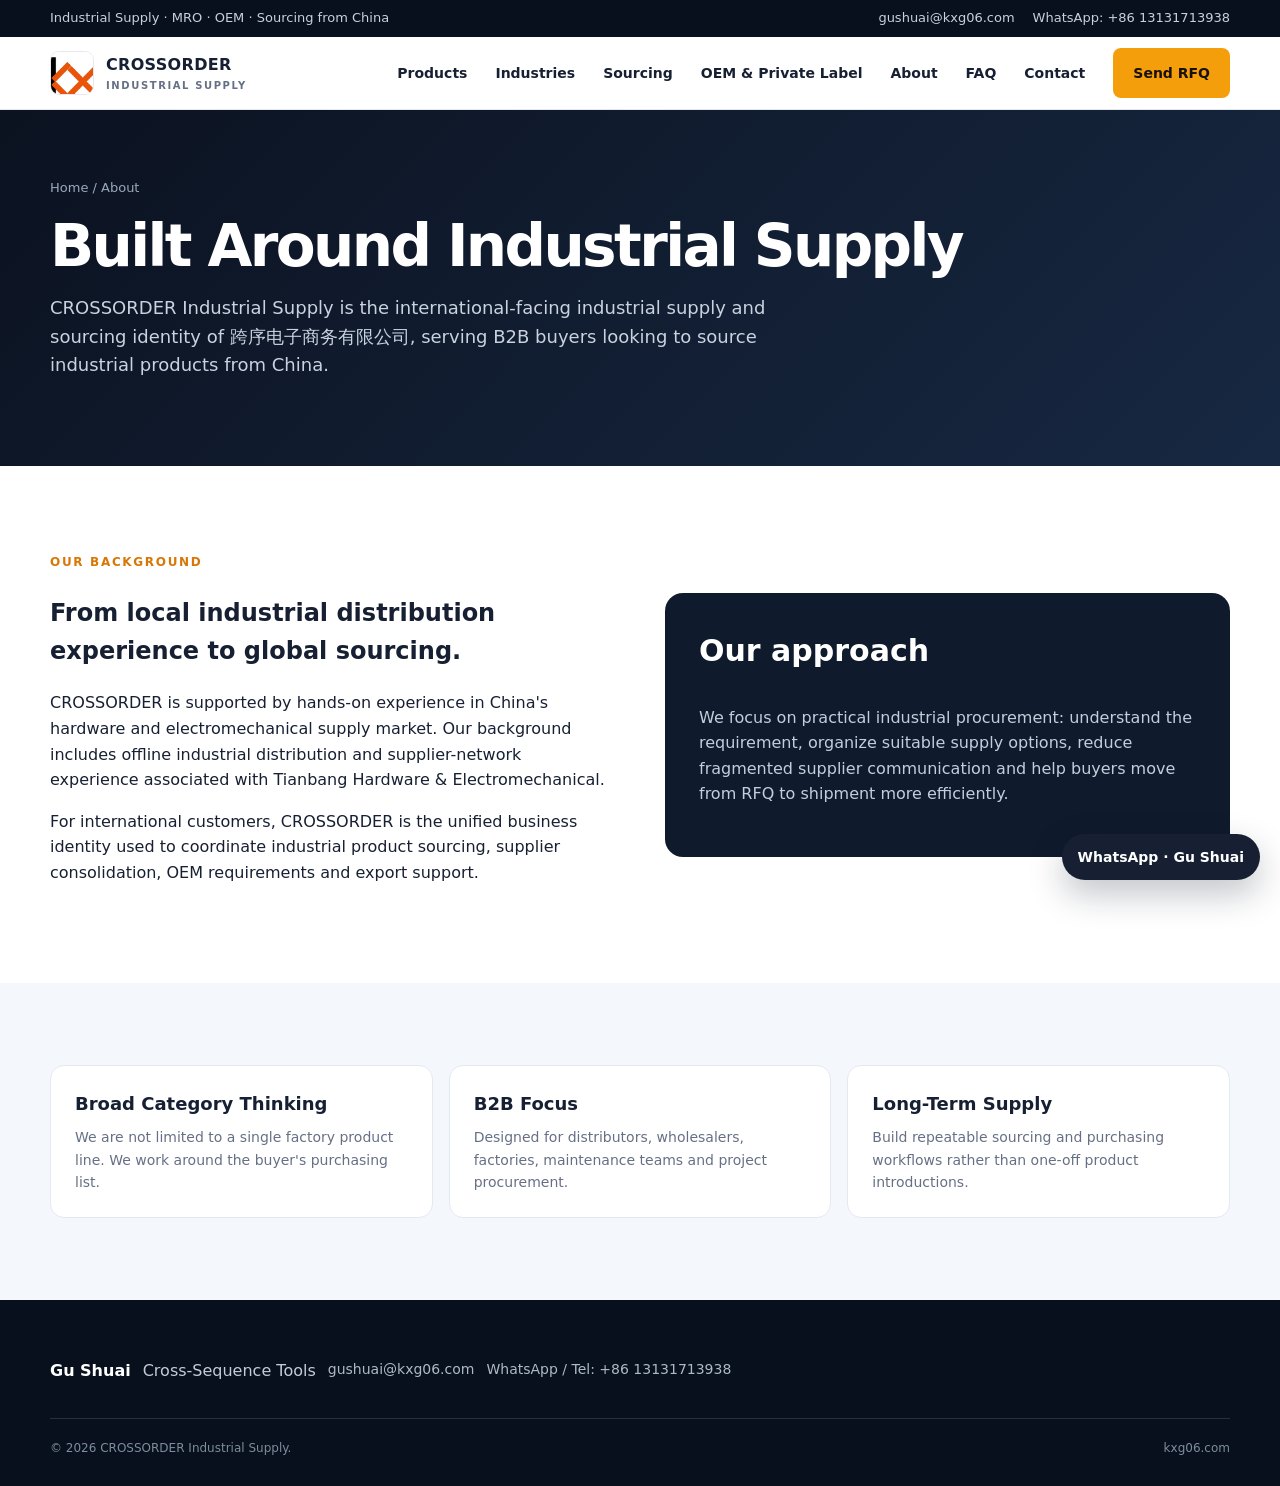
==== about.html @ 177b34cb "Add files via upload" ====
<!doctype html><html lang="en"><head><meta charset="utf-8"><meta name="viewport" content="width=device-width,initial-scale=1"><title>About CROSSORDER Industrial Supply</title><meta name="description" content="Learn about CROSSORDER Industrial Supply, a China-based industrial product sourcing and supply partner serving global B2B buyers."><link rel="canonical" href="https://kxg06.com/about.html"><link rel="stylesheet" href="assets/styles.css"><link rel="icon" href="assets/cross-sequence-logo.jpg" type="image/jpeg"></head><body><div class="topbar"><div class="container"><span>Industrial Supply · MRO · OEM · Sourcing from China</span><span class="contact-strip"><a href="mailto:gushuai@kxg06.com">gushuai@kxg06.com</a><a href="https://wa.me/8613131713938?text=Hello%20Gu%20Shuai%2C%20I%20found%20CROSSORDER%20via%20kxg06.com%20and%20would%20like%20to%20send%20an%20industrial%20product%20RFQ.">WhatsApp: +86 13131713938</a></span></div></div><header class="nav"><div class="container"><a class="brand" href="index.html"><span class="brand-logo-wrap"><img src="assets/cross-sequence-logo.jpg" alt="CROSSORDER / Cross-Sequence Tools trademark"></span><span>CROSSORDER<small>INDUSTRIAL SUPPLY</small></span></a><button class="menu-toggle">☰</button><nav class="menu"><a href="products.html">Products</a><a href="industries.html">Industries</a><a href="sourcing.html">Sourcing</a><a href="oem.html">OEM & Private Label</a><a href="about.html">About</a><a href="faq.html">FAQ</a><a href="contact.html">Contact</a><a class="btn btn-primary" href="contact.html#rfq">Send RFQ</a></nav></div></header><main><section class="page-hero"><div class="container"><div class="breadcrumb">Home / About</div><h1>Built Around Industrial Supply</h1><p>CROSSORDER Industrial Supply is the international-facing industrial supply and sourcing identity of 跨序电子商务有限公司, serving B2B buyers looking to source industrial products from China.</p></div></section><section class="section"><div class="container split"><div><span class="kicker">Our Background</span><h2>From local industrial distribution experience to global sourcing.</h2><p>CROSSORDER is supported by hands-on experience in China's hardware and electromechanical supply market. Our background includes offline industrial distribution and supplier-network experience associated with Tianbang Hardware & Electromechanical.</p><p>For international customers, CROSSORDER is the unified business identity used to coordinate industrial product sourcing, supplier consolidation, OEM requirements and export support.</p></div><div class="quote-box"><h3>Our approach</h3><p>We focus on practical industrial procurement: understand the requirement, organize suitable supply options, reduce fragmented supplier communication and help buyers move from RFQ to shipment more efficiently.</p></div></div></section><section class="section section-soft"><div class="container"><div class="cards cards-3"><div class="card"><h3>Broad Category Thinking</h3><p>We are not limited to a single factory product line. We work around the buyer's purchasing list.</p></div><div class="card"><h3>B2B Focus</h3><p>Designed for distributors, wholesalers, factories, maintenance teams and project procurement.</p></div><div class="card"><h3>Long-Term Supply</h3><p>Build repeatable sourcing and purchasing workflows rather than one-off product introductions.</p></div></div></div></section></main><footer class="footer"><div class="container"><div class="contact-strip"><strong style="color:white">Gu Shuai</strong><span>Cross-Sequence Tools</span><a href="mailto:gushuai@kxg06.com">gushuai@kxg06.com</a><a href="https://wa.me/8613131713938?text=Hello%20Gu%20Shuai%2C%20I%20found%20CROSSORDER%20via%20kxg06.com%20and%20would%20like%20to%20send%20an%20industrial%20product%20RFQ.">WhatsApp / Tel: +86 13131713938</a></div><div class="footer-bottom"><span>© <span data-year></span> CROSSORDER Industrial Supply.</span><span>kxg06.com</span></div></div></footer><a class="whatsapp-float" href="https://wa.me/8613131713938?text=Hello%20Gu%20Shuai%2C%20I%20found%20CROSSORDER%20via%20kxg06.com%20and%20would%20like%20to%20send%20an%20industrial%20product%20RFQ." aria-label="Chat with Gu Shuai on WhatsApp">WhatsApp · Gu Shuai</a><script src="assets/script.js"></script></body></html>
---- assets/styles.css ----
:root{--bg:#0b1220;--bg2:#111b2e;--panel:#ffffff;--soft:#f4f7fb;--text:#172033;--muted:#667085;--line:#e4e9f1;--accent:#f59e0b;--accent2:#d97706;--white:#fff;--max:1180px;--shadow:0 18px 50px rgba(15,23,42,.12)}
*{box-sizing:border-box}html{scroll-behavior:smooth}body{margin:0;font-family:Inter,ui-sans-serif,system-ui,-apple-system,BlinkMacSystemFont,"Segoe UI",Arial,sans-serif;color:var(--text);background:#fff;line-height:1.6}a{color:inherit;text-decoration:none}img{max-width:100%}.container{width:min(var(--max),calc(100% - 40px));margin:auto}.topbar{background:#08101d;color:#c8d0dc;font-size:13px}.topbar .container{display:flex;justify-content:space-between;gap:20px;padding:8px 0}.nav{position:sticky;top:0;z-index:50;background:rgba(255,255,255,.97);backdrop-filter:blur(10px);border-bottom:1px solid var(--line)}.nav .container{display:flex;align-items:center;justify-content:space-between;min-height:72px}.brand{display:flex;align-items:center;gap:12px;font-weight:900;letter-spacing:.02em}.brand-mark{width:38px;height:38px;border-radius:8px;background:linear-gradient(135deg,var(--bg),#263a59);position:relative;box-shadow:inset 0 0 0 1px rgba(255,255,255,.08)}.brand-mark:before,.brand-mark:after{content:"";position:absolute;background:var(--accent);transform:skewX(-18deg)}.brand-mark:before{width:17px;height:6px;left:8px;top:10px}.brand-mark:after{width:17px;height:6px;right:8px;bottom:10px}.brand small{display:block;color:var(--muted);font-size:10px;letter-spacing:.16em;font-weight:700}.menu{display:flex;align-items:center;gap:28px;font-size:14px;font-weight:700}.menu a:hover{color:var(--accent2)}.btn{display:inline-flex;align-items:center;justify-content:center;gap:8px;padding:13px 19px;border-radius:8px;font-weight:800;border:1px solid transparent;transition:.2s;cursor:pointer;font:inherit}.btn-primary{background:var(--accent);color:#17110a}.btn-primary:hover{background:#f7ad2a;transform:translateY(-1px)}.btn-dark{background:var(--bg);color:#fff}.btn-outline{border-color:#b6c0ce;background:#fff}.menu-toggle{display:none;border:0;background:none;font-size:26px}.hero{overflow:hidden;background:radial-gradient(circle at 75% 40%,rgba(245,158,11,.19),transparent 27%),linear-gradient(135deg,#0a1220 0%,#12213a 62%,#0b1220 100%);color:#fff;padding:88px 0 76px}.hero-grid{display:grid;grid-template-columns:1.08fr .92fr;gap:58px;align-items:center}.eyebrow{display:inline-flex;align-items:center;gap:8px;color:#f8c66f;font-size:13px;font-weight:900;letter-spacing:.13em;text-transform:uppercase}.eyebrow:before{content:"";width:28px;height:2px;background:var(--accent)}h1{font-size:clamp(42px,5.4vw,72px);line-height:1.02;margin:18px 0 24px;letter-spacing:-.045em}.hero p{font-size:19px;color:#cad3df;max-width:680px}.hero-actions{display:flex;gap:12px;flex-wrap:wrap;margin-top:30px}.hero .btn-outline{background:transparent;color:#fff;border-color:#5d6d84}.hero-card{position:relative;min-height:420px;border-radius:22px;border:1px solid rgba(255,255,255,.12);background:linear-gradient(160deg,rgba(255,255,255,.09),rgba(255,255,255,.03));box-shadow:0 30px 90px rgba(0,0,0,.3);padding:28px;overflow:hidden}.hero-card:before{content:"";position:absolute;inset:-40% 45% 20% -20%;background:linear-gradient(120deg,transparent,rgba(245,158,11,.28),transparent);transform:rotate(20deg)}.grid-lines{position:absolute;inset:0;background-image:linear-gradient(rgba(255,255,255,.05) 1px,transparent 1px),linear-gradient(90deg,rgba(255,255,255,.05) 1px,transparent 1px);background-size:36px 36px;mask-image:linear-gradient(to bottom,black,transparent)}.hero-card-content{position:relative;z-index:2}.stat{background:rgba(9,15,26,.72);border:1px solid rgba(255,255,255,.1);border-radius:14px;padding:20px;margin:14px 0}.stat strong{display:block;font-size:25px}.stat span{color:#b9c5d4;font-size:14px}.section{padding:82px 0}.section-soft{background:var(--soft)}.section-dark{background:var(--bg);color:#fff}.section-head{display:flex;justify-content:space-between;gap:30px;align-items:end;margin-bottom:36px}.section-head h2{font-size:clamp(30px,4vw,48px);line-height:1.08;margin:8px 0 0;letter-spacing:-.03em}.section-head p{max-width:600px;color:var(--muted);margin:0}.section-dark .section-head p{color:#b6c1cf}.kicker{color:var(--accent2);font-size:12px;font-weight:900;letter-spacing:.14em;text-transform:uppercase}.cards{display:grid;grid-template-columns:repeat(4,1fr);gap:16px}.card{background:#fff;border:1px solid var(--line);border-radius:14px;padding:24px;transition:.2s}.card:hover{transform:translateY(-3px);box-shadow:var(--shadow);border-color:#d2d9e3}.icon{width:46px;height:46px;border-radius:11px;background:#fff4dc;display:grid;place-items:center;margin-bottom:18px;font-weight:900;color:#a65c00}.card h3{margin:0 0 7px;font-size:18px}.card p{margin:0;color:var(--muted);font-size:14px}.cards-3{grid-template-columns:repeat(3,1fr)}.cards-2{grid-template-columns:repeat(2,1fr)}.steps{display:grid;grid-template-columns:repeat(4,1fr);gap:18px;counter-reset:step}.step{position:relative;padding:24px;border-left:2px solid var(--accent);background:#fff;border-radius:0 12px 12px 0}.step:before{counter-increment:step;content:"0" counter(step);display:block;color:var(--accent2);font-weight:900;font-size:13px;margin-bottom:10px}.step h3{margin:0 0 6px}.step p{margin:0;color:var(--muted);font-size:14px}.band{padding:38px;border-radius:18px;background:linear-gradient(135deg,#fff4d9,#fff9ef);border:1px solid #f2d7a4;display:flex;align-items:center;justify-content:space-between;gap:30px}.band h3{font-size:28px;margin:0 0 8px}.band p{margin:0;color:#665a46}.split{display:grid;grid-template-columns:1fr 1fr;gap:50px;align-items:center}.feature-list{display:grid;gap:12px}.feature{display:flex;gap:13px}.check{flex:0 0 24px;width:24px;height:24px;border-radius:50%;background:#ecfdf3;color:#18774c;display:grid;place-items:center;font-size:13px;font-weight:900;margin-top:2px}.feature strong{display:block}.feature span{color:var(--muted);font-size:14px}.quote-box{background:#0f1b2d;color:#fff;border-radius:18px;padding:34px}.quote-box h3{font-size:30px;margin-top:0}.quote-box p{color:#c3cedc}.form-grid{display:grid;grid-template-columns:1fr 1fr;gap:14px}.field{display:flex;flex-direction:column;gap:6px}.field.full{grid-column:1/-1}.field label{font-size:13px;font-weight:800}.field input,.field textarea,.field select{width:100%;border:1px solid #d8dee8;border-radius:8px;padding:12px 13px;font:inherit;background:#fff}.field textarea{min-height:120px;resize:vertical}.note{font-size:12px;color:var(--muted)}.page-hero{background:linear-gradient(135deg,#0b1220,#172842);color:#fff;padding:68px 0}.page-hero h1{font-size:clamp(38px,5vw,58px);margin-bottom:14px}.page-hero p{color:#c9d2df;max-width:760px;font-size:18px}.breadcrumb{font-size:13px;color:#99a8ba;margin-bottom:16px}.category-list{display:grid;grid-template-columns:repeat(3,1fr);gap:16px}.category{background:#fff;border:1px solid var(--line);border-radius:14px;padding:25px}.category h3{margin:0 0 10px}.category ul{margin:0;padding-left:18px;color:var(--muted);font-size:14px}.category li{margin:5px 0}.footer{background:#07101c;color:#c2cbd8;padding:58px 0 28px}.footer-grid{display:grid;grid-template-columns:1.4fr 1fr 1fr 1fr;gap:36px}.footer h4{color:#fff;margin-top:0}.footer p,.footer a{font-size:14px;color:#aeb9c7}.footer a{display:block;margin:7px 0}.footer-bottom{border-top:1px solid #223044;margin-top:34px;padding-top:20px;display:flex;justify-content:space-between;gap:20px;font-size:12px;color:#7f8c9d}.pill-row{display:flex;gap:10px;flex-wrap:wrap;margin-top:20px}.pill{border:1px solid #d7dee7;border-radius:99px;padding:7px 11px;font-size:12px;font-weight:700;color:#556170;background:#fff}.dark-pills .pill{border-color:#34445b;background:#0e1929;color:#c2cedd}.mini-cta{font-weight:800;color:var(--accent2);font-size:14px;margin-top:16px;display:inline-block}.legal{max-width:850px}.legal h2{margin-top:34px}.legal p,.legal li{color:#536174}.notice{padding:12px 14px;border-radius:9px;background:#fff8e8;border:1px solid #f1d59d;color:#6d5527;font-size:13px;margin-top:18px}
@media(max-width:960px){.menu{display:none;position:absolute;left:20px;right:20px;top:68px;background:#fff;border:1px solid var(--line);border-radius:12px;padding:18px;box-shadow:var(--shadow);flex-direction:column;align-items:stretch;gap:12px}.menu.open{display:flex}.menu-toggle{display:block}.hero-grid,.split{grid-template-columns:1fr}.hero-card{min-height:320px}.cards{grid-template-columns:repeat(2,1fr)}.steps{grid-template-columns:repeat(2,1fr)}.footer-grid{grid-template-columns:repeat(2,1fr)}.category-list{grid-template-columns:repeat(2,1fr)}}
@media(max-width:620px){.container{width:min(var(--max),calc(100% - 26px))}.topbar .container{display:block}.topbar .container span:last-child{display:none}.hero{padding:58px 0}.hero p{font-size:17px}.cards,.cards-3,.cards-2,.steps,.category-list,.form-grid,.footer-grid{grid-template-columns:1fr}.field.full{grid-column:auto}.section{padding:58px 0}.section-head{display:block}.section-head p{margin-top:14px}.band{display:block;padding:26px}.band .btn{margin-top:18px;width:100%}.footer-bottom{display:block}.nav .container{min-height:64px}}

.contact-card{background:#fff;border:1px solid var(--line);border-radius:16px;padding:26px;box-shadow:var(--shadow)}.contact-card h3{margin:0 0 4px;font-size:24px}.contact-card .role{color:var(--muted);font-weight:700;margin-bottom:18px}.contact-lines{display:grid;gap:10px}.contact-line{display:flex;gap:10px;align-items:flex-start}.contact-line strong{min-width:112px}.contact-line a{color:var(--accent2);font-weight:800}.contact-actions{display:flex;gap:10px;flex-wrap:wrap;margin-top:20px}.whatsapp-float{position:fixed;right:20px;bottom:20px;z-index:60;display:inline-flex;align-items:center;gap:8px;background:#172033;color:#fff;padding:12px 16px;border-radius:999px;box-shadow:0 14px 34px rgba(15,23,42,.25);font-weight:800;font-size:14px}.whatsapp-float:hover{transform:translateY(-1px)}.topbar a{color:#c8d0dc}.topbar a:hover{color:#fff}.contact-strip{display:flex;gap:18px;flex-wrap:wrap}.contact-strip a{display:inline!important;margin:0!important}.footer-contact{margin-top:16px;display:grid;gap:6px}.footer-contact a{margin:0!important}.footer-contact strong{color:#fff}.footer .contact-strip{gap:12px}.muted{color:var(--muted)}
@media(max-width:620px){.whatsapp-float{right:13px;bottom:13px;padding:11px 14px;font-size:13px}.contact-line{display:block}.contact-line strong{display:block;min-width:0}.contact-actions .btn{width:100%}}

.mini-links{display:flex;gap:24px;flex-wrap:wrap;margin-top:22px}.mini-links a{font-weight:800;color:var(--accent2);font-size:14px}.rfq-tip{padding:14px 16px;border-radius:9px;background:#eef6ff;border:1px solid #c9def7;color:#38516d;font-size:13px;margin-top:18px}.faq-list{display:grid;gap:12px;max-width:980px}.faq-list details{background:#fff;border:1px solid var(--line);border-radius:12px;padding:0 20px}.faq-list summary{cursor:pointer;font-weight:850;padding:19px 0;list-style:none}.faq-list summary::-webkit-details-marker{display:none}.faq-list summary:after{content:"+";float:right;color:var(--accent2);font-size:22px;line-height:1}.faq-list details[open] summary:after{content:"−"}.faq-list p{color:var(--muted);margin:0;padding:0 0 20px}.faq-list a{color:var(--accent2);font-weight:800}@media(max-width:620px){.mini-links{display:grid;gap:10px}}

/* CROSSORDER trademark logo */
.brand-logo-wrap{width:44px;height:44px;flex:0 0 44px;display:grid;place-items:center;overflow:hidden;border-radius:9px;background:#fff;border:1px solid #e7e9ed}
.brand-logo-wrap img{width:142%;max-width:none;height:142%;object-fit:cover;display:block}
.footer .brand-logo-wrap{background:#fff;border-color:rgba(255,255,255,.16)}
@media(max-width:560px){.brand-logo-wrap{width:40px;height:40px;flex-basis:40px}.brand-logo-wrap img{width:145%;height:145%}}
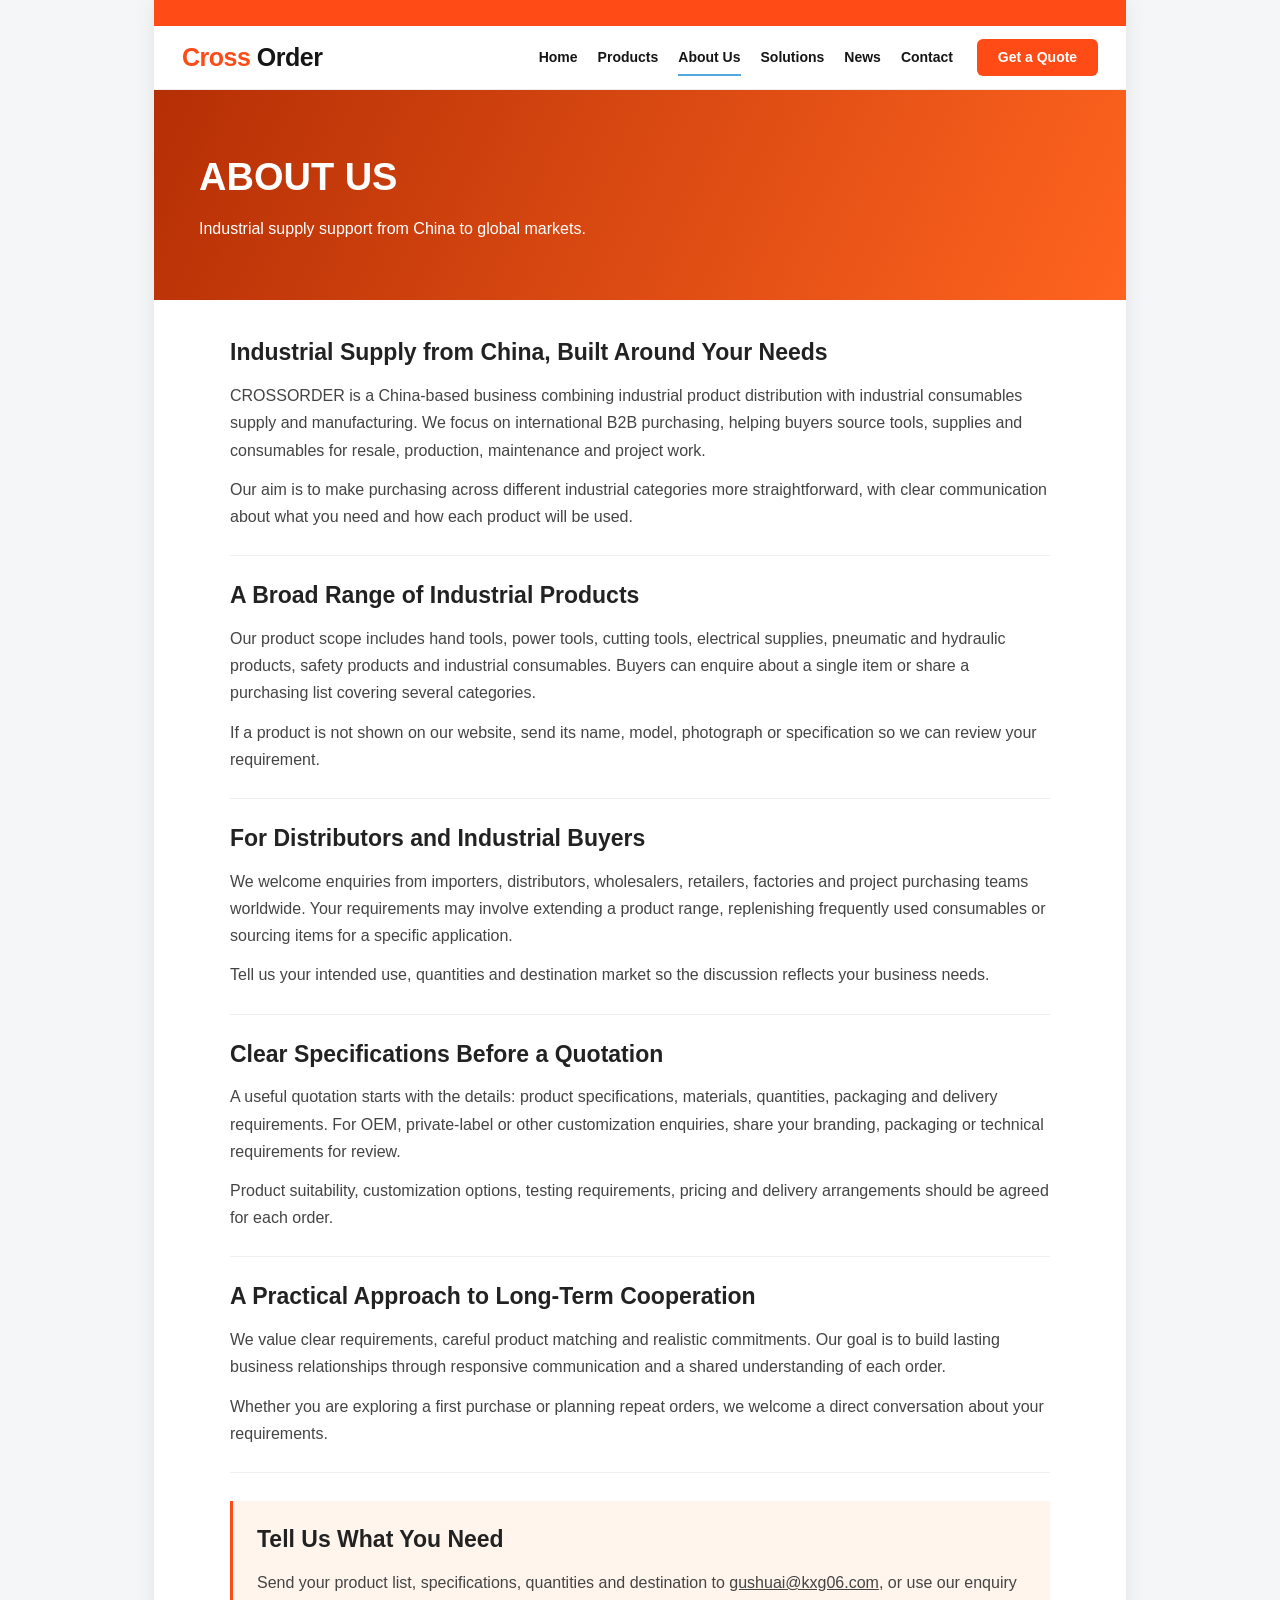
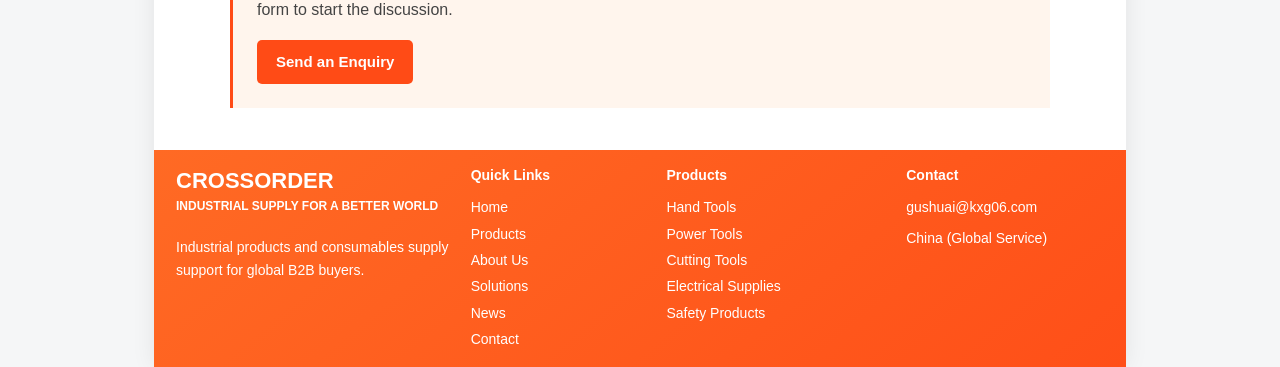
==== commit 51302fdf: "Add files via upload" ====
--- a/about.html
+++ b/about.html
@@ -1 +1,34 @@
-<!doctype html><html lang="en"><head><meta charset="utf-8"><meta name="viewport" content="width=device-width,initial-scale=1"><title>About CROSSORDER Industrial Supply</title><meta name="description" content="Learn about CROSSORDER Industrial Supply, a China-based industrial product sourcing and supply partner serving global B2B buyers."><link rel="canonical" href="https://kxg06.com/about.html"><link rel="stylesheet" href="assets/styles.css"><link rel="icon" href="assets/cross-sequence-logo.jpg" type="image/jpeg"></head><body><div class="topbar"><div class="container"><span>Industrial Supply · MRO · OEM · Sourcing from China</span><span class="contact-strip"><a href="mailto:gushuai@kxg06.com">gushuai@kxg06.com</a><a href="https://wa.me/8613131713938?text=Hello%20Gu%20Shuai%2C%20I%20found%20CROSSORDER%20via%20kxg06.com%20and%20would%20like%20to%20send%20an%20industrial%20product%20RFQ.">WhatsApp: +86 13131713938</a></span></div></div><header class="nav"><div class="container"><a class="brand" href="index.html"><span class="brand-logo-wrap"><img src="assets/cross-sequence-logo.jpg" alt="CROSSORDER / Cross-Sequence Tools trademark"></span><span>CROSSORDER<small>INDUSTRIAL SUPPLY</small></span></a><button class="menu-toggle">☰</button><nav class="menu"><a href="products.html">Products</a><a href="industries.html">Industries</a><a href="sourcing.html">Sourcing</a><a href="oem.html">OEM & Private Label</a><a href="about.html">About</a><a href="faq.html">FAQ</a><a href="contact.html">Contact</a><a class="btn btn-primary" href="contact.html#rfq">Send RFQ</a></nav></div></header><main><section class="page-hero"><div class="container"><div class="breadcrumb">Home / About</div><h1>Built Around Industrial Supply</h1><p>CROSSORDER Industrial Supply is the international-facing industrial supply and sourcing identity of 跨序电子商务有限公司, serving B2B buyers looking to source industrial products from China.</p></div></section><section class="section"><div class="container split"><div><span class="kicker">Our Background</span><h2>From local industrial distribution experience to global sourcing.</h2><p>CROSSORDER is supported by hands-on experience in China's hardware and electromechanical supply market. Our background includes offline industrial distribution and supplier-network experience associated with Tianbang Hardware & Electromechanical.</p><p>For international customers, CROSSORDER is the unified business identity used to coordinate industrial product sourcing, supplier consolidation, OEM requirements and export support.</p></div><div class="quote-box"><h3>Our approach</h3><p>We focus on practical industrial procurement: understand the requirement, organize suitable supply options, reduce fragmented supplier communication and help buyers move from RFQ to shipment more efficiently.</p></div></div></section><section class="section section-soft"><div class="container"><div class="cards cards-3"><div class="card"><h3>Broad Category Thinking</h3><p>We are not limited to a single factory product line. We work around the buyer's purchasing list.</p></div><div class="card"><h3>B2B Focus</h3><p>Designed for distributors, wholesalers, factories, maintenance teams and project procurement.</p></div><div class="card"><h3>Long-Term Supply</h3><p>Build repeatable sourcing and purchasing workflows rather than one-off product introductions.</p></div></div></div></section></main><footer class="footer"><div class="container"><div class="contact-strip"><strong style="color:white">Gu Shuai</strong><span>Cross-Sequence Tools</span><a href="mailto:gushuai@kxg06.com">gushuai@kxg06.com</a><a href="https://wa.me/8613131713938?text=Hello%20Gu%20Shuai%2C%20I%20found%20CROSSORDER%20via%20kxg06.com%20and%20would%20like%20to%20send%20an%20industrial%20product%20RFQ.">WhatsApp / Tel: +86 13131713938</a></div><div class="footer-bottom"><span>© <span data-year></span> CROSSORDER Industrial Supply.</span><span>kxg06.com</span></div></div></footer><a class="whatsapp-float" href="https://wa.me/8613131713938?text=Hello%20Gu%20Shuai%2C%20I%20found%20CROSSORDER%20via%20kxg06.com%20and%20would%20like%20to%20send%20an%20industrial%20product%20RFQ." aria-label="Chat with Gu Shuai on WhatsApp">WhatsApp · Gu Shuai</a><script src="assets/script.js"></script></body></html>
+<!doctype html><html lang="en"><head><meta charset="utf-8"><meta name="viewport" content="width=device-width,initial-scale=1"><title>About Us | CROSSORDER</title><meta name="description" content="Learn about CROSSORDER, a China-based industrial products and consumables business for international B2B buyers. Explore our product scope and enquiry process."><link rel="stylesheet" href="style.css"></head><body><div class="site about-page">
+<div class="topline"></div>
+<header class="header" id="header">
+  <a class="logo" href="index.html"><span class="cross">Cross</span> Order</a>
+  <button class="menu-btn" aria-expanded="false" aria-label="Toggle navigation" onclick="this.setAttribute('aria-expanded',document.getElementById('header').classList.toggle('open'))">Menu</button>
+  <nav class="nav">
+    <a href="index.html">Home</a><a href="products.html">Products</a><a class="active" aria-current="page" href="about.html">About Us</a>
+    <a href="solutions.html">Solutions</a><a href="news.html">News</a><a href="contact.html">Contact</a>
+  </nav>
+  <a class="header-cta" href="contact.html">Get a Quote</a>
+</header><section class="subhero"><h1>ABOUT US</h1><p>Industrial supply support from China to global markets.</p></section><main class="about-content">
+<section class="about-block"><h2>Industrial Supply from China, Built Around Your Needs</h2>
+<p>CROSSORDER is a China-based business combining industrial product distribution with industrial consumables supply and manufacturing. We focus on international B2B purchasing, helping buyers source tools, supplies and consumables for resale, production, maintenance and project work.</p>
+<p>Our aim is to make purchasing across different industrial categories more straightforward, with clear communication about what you need and how each product will be used.</p></section>
+<section class="about-block"><h2>A Broad Range of Industrial Products</h2>
+<p>Our product scope includes hand tools, power tools, cutting tools, electrical supplies, pneumatic and hydraulic products, safety products and industrial consumables. Buyers can enquire about a single item or share a purchasing list covering several categories.</p>
+<p>If a product is not shown on our website, send its name, model, photograph or specification so we can review your requirement.</p></section>
+<section class="about-block"><h2>For Distributors and Industrial Buyers</h2>
+<p>We welcome enquiries from importers, distributors, wholesalers, retailers, factories and project purchasing teams worldwide. Your requirements may involve extending a product range, replenishing frequently used consumables or sourcing items for a specific application.</p>
+<p>Tell us your intended use, quantities and destination market so the discussion reflects your business needs.</p></section>
+<section class="about-block"><h2>Clear Specifications Before a Quotation</h2>
+<p>A useful quotation starts with the details: product specifications, materials, quantities, packaging and delivery requirements. For OEM, private-label or other customization enquiries, share your branding, packaging or technical requirements for review.</p>
+<p>Product suitability, customization options, testing requirements, pricing and delivery arrangements should be agreed for each order.</p></section>
+<section class="about-block"><h2>A Practical Approach to Long-Term Cooperation</h2>
+<p>We value clear requirements, careful product matching and realistic commitments. Our goal is to build lasting business relationships through responsive communication and a shared understanding of each order.</p>
+<p>Whether you are exploring a first purchase or planning repeat orders, we welcome a direct conversation about your requirements.</p></section>
+<section class="about-enquiry"><h2>Tell Us What You Need</h2><p>Send your product list, specifications, quantities and destination to <a href="mailto:gushuai@kxg06.com">gushuai@kxg06.com</a>, or use our enquiry form to start the discussion.</p><a class="about-quote" href="contact.html">Send an Enquiry</a></section>
+</main>
+<footer class="footer">
+<div><div class="footer-logo">CROSSORDER</div><div class="footer-tag">INDUSTRIAL SUPPLY FOR A BETTER WORLD</div><p>Industrial products and consumables supply support for global B2B buyers.</p></div>
+<div><h3>Quick Links</h3><ul><li><a href="index.html">Home</a></li><li><a href="products.html">Products</a></li><li><a href="about.html">About Us</a></li><li><a href="solutions.html">Solutions</a></li><li><a href="news.html">News</a></li><li><a href="contact.html">Contact</a></li></ul></div>
+<div><h3>Products</h3><ul><li>Hand Tools</li><li>Power Tools</li><li>Cutting Tools</li><li>Electrical Supplies</li><li>Safety Products</li></ul></div>
+<div><h3>Contact</h3><div class="footer-contact"><a href="mailto:gushuai@kxg06.com">gushuai@kxg06.com</a><span>China (Global Service)</span></div></div>
+</footer></div></body></html>
--- a/style.css
+++ b/style.css
@@ -0,0 +1,391 @@
+
+:root{
+  --orange:#ff4b16;
+  --orange-dark:#e3420d;
+  --blue:#1685cf;
+  --ink:#151515;
+  --muted:#666;
+  --line:#e9edf1;
+  --page:972px;
+}
+*{box-sizing:border-box}
+html{scroll-behavior:smooth}
+body{margin:0;font-family:Arial,Helvetica,sans-serif;color:var(--ink);background:#f5f6f7;line-height:1.45}
+a{text-decoration:none;color:inherit}
+img{display:block;max-width:100%}
+.site{max-width:var(--page);margin:0 auto;background:#fff;box-shadow:0 0 22px rgba(0,0,0,.08)}
+.topline{height:26px;background:var(--orange)}
+.header{height:64px;background:#fff;display:flex;align-items:center;padding:0 45px;border-bottom:1px solid #eee;position:relative;z-index:20}
+.logo{font-weight:800;font-size:25px;letter-spacing:-.5px;white-space:nowrap}
+.logo .cross{color:var(--orange)}
+.nav{margin-left:auto;display:flex;align-items:center;gap:34px;font-size:12px;font-weight:700}
+.nav a{padding:22px 0;position:relative}
+.nav a.active:after{content:"";position:absolute;left:0;right:0;bottom:14px;height:2px;background:#50a9df}
+.header-cta{margin-left:46px;width:121px;height:37px;border-radius:6px;background:var(--orange);color:#fff;display:grid;place-items:center;font-weight:800;font-size:12px}
+.menu-btn{display:none;margin-left:auto;border:1px solid #ddd;background:#fff;border-radius:6px;padding:8px 10px}
+
+/* HERO */
+.hero{
+  height:455px;
+  position:relative;
+  overflow:hidden;
+  background:#ef8153;
+  color:#fff;
+}
+.hero:before{
+  content:"";
+  position:absolute;
+  inset:0;
+  z-index:1;
+  background:linear-gradient(90deg,
+    rgba(239,129,83,1) 0%,
+    rgba(239,129,83,1) 38%,
+    rgba(239,129,83,.98) 46%,
+    rgba(239,129,83,.88) 54%,
+    rgba(239,129,83,.66) 62%,
+    rgba(239,129,83,.38) 70%,
+    rgba(239,129,83,.15) 78%,
+    rgba(239,129,83,0) 88%);
+  pointer-events:none;
+}
+
+.hero:after{
+  content:"";
+  position:absolute;
+  z-index:0;
+  top:0;
+  right:0;
+  bottom:0;
+  width:68%;
+  background-image:url("assets/hero-front-approved.png");
+  background-size:cover;
+  background-position:center center;
+  background-repeat:no-repeat;
+  pointer-events:none;
+}
+.hero-copy{position:absolute;z-index:2;left:56px;top:63px;width:390px}
+.hero h1{font-size:28px;line-height:1.50;margin:0 0 22px;font-weight:700;letter-spacing:.3px}
+.hero h1 span{display:block}
+.hero-sub{font-size:13px;font-weight:700;line-height:1.45;margin:0 0 25px;max-width:375px}
+.hero-list{list-style:none;margin:0;padding:0;display:grid;gap:10px;font-size:14px;font-weight:700}
+.hero-list li:before{content:"●";color:#bfe8ff;margin-right:8px;font-size:12px}
+
+/* FEATURES */
+.feature-row{display:grid;grid-template-columns:repeat(5,1fr);min-height:89px;padding:13px 7px;background:#fff;border-bottom:1px solid #edf0f2}
+.feature{display:flex;align-items:center;gap:11px;padding:0 14px;border-right:1px solid #e1e5e8}
+.feature:last-child{border-right:0}
+.feature-icon{width:36px;height:36px;display:grid;place-items:center;color:var(--orange);font-size:27px;flex:0 0 auto}
+.feature strong{font-size:12px;display:block;white-space:nowrap}
+.feature small{font-size:9px;color:#555;display:block;white-space:nowrap}
+
+/* PRODUCT AREA */
+.products{padding:34px 13px 20px;background:linear-gradient(#fff,#f5f8fa)}
+.section-title{text-align:center;margin-bottom:13px}
+.section-title h2{font-size:24px;margin:0;font-weight:800}
+.blue-rule{width:36px;height:3px;background:#4ca4db;margin:8px auto 8px}
+.section-title p{font-size:11px;color:#666;margin:0}
+.product-layout{display:grid;grid-template-columns:3fr 2fr;gap:8px;margin-top:9px}
+.product-grid{display:grid;grid-template-columns:repeat(3,1fr);gap:7px}
+.product-card{background:#fff;border:1px solid #eef0f2;box-shadow:0 2px 7px rgba(0,0,0,.06)}
+.product-card img{width:100%;height:112px;object-fit:cover}
+.product-meta{text-align:center;padding:8px 5px 10px;background:#fff}
+.product-meta strong{display:block;font-size:12px;margin-bottom:6px}
+.product-meta a{font-size:10px;color:var(--blue);font-weight:700}
+.port-card{position:relative;background:#fff;border:1px solid #eef0f2;box-shadow:0 2px 7px rgba(0,0,0,.06)}
+.port-card img{width:100%;height:260px;object-fit:cover}
+.port-links{display:grid;grid-template-columns:1fr 1fr;background:#fff}
+.port-links div{text-align:center;padding:9px 4px 11px;border-right:1px solid #eee}
+.port-links div:last-child{border-right:0}
+.port-links strong{display:block;font-size:12px;margin-bottom:6px}
+.port-links a{font-size:10px;color:var(--blue);font-weight:700}
+
+/* CONTACT */
+.contact-section{
+  height:303px;position:relative;overflow:hidden;margin:0 13px;
+  background:url("assets/contact-original-approved.png") center/cover no-repeat;color:#fff
+}
+.contact-section:before{
+  content:"";position:absolute;inset:0;
+  background:linear-gradient(90deg,#e98658 0%,#e98658 48%,rgba(233,134,88,0) 59%);
+}
+.contact-section:after{content:"";position:absolute;top:0;right:0;bottom:0;width:41%;background:#fff;z-index:1}
+
+.contact-copy{position:absolute;z-index:2;left:25px;top:45px;width:52%}
+.contact-copy h2{font-size:24px;font-weight:400;margin:0 0 6px}
+.contact-copy p{font-size:16px;line-height:1.4;margin:0 0 20px}
+.contact-info{font-size:17px;line-height:1.45}
+.contact-form{
+  position:absolute;z-index:3;right:8px;top:16px;width:40%;height:271px;background:#fff;border-radius:7px;
+  padding:14px 15px;color:#111;box-shadow:0 4px 18px rgba(0,0,0,.16);
+  outline:10px solid rgba(255,255,255,.98)
+}
+.contact-form h3{font-size:12px;margin:0 0 12px}
+.form-row{display:grid;grid-template-columns:1fr 1fr;gap:10px}
+.contact-form input,.contact-form textarea{
+  width:100%;border:1px solid #e4e8ec;background:#f7f9fb;border-radius:3px;padding:8px;font:10px Arial;margin-bottom:8px
+}
+.contact-form textarea{height:82px;resize:none}
+.contact-form button{
+  width:100%;height:32px;background:var(--orange);color:#fff;border:0;border-radius:4px;font-weight:800;font-size:10px;cursor:pointer
+}
+
+/* GLOBAL REACH */
+.global-reach{
+  height:287px;position:relative;overflow:hidden;margin:20px 13px 0;
+  background:url("assets/global-logistics-approved.png") left center/cover no-repeat;color:#fff
+}
+.global-reach:before{
+  content:"";position:absolute;inset:0;
+  background:linear-gradient(90deg,transparent 0%,transparent 44%,#e98658 59%,#e98658 100%);
+}
+.global-copy{position:absolute;z-index:2;right:42px;top:54px;width:39%}
+.global-copy h2{font-size:23px;font-weight:400;margin:0 0 32px}
+.global-copy p{font-size:14px;line-height:1.6;margin:0}
+
+/* TRUST */
+.trust{height:158px;text-align:center;padding-top:15px;background:#fff}
+.trust h2{font-size:22px;margin:0 0 4px;font-weight:800}
+.trust p{font-size:11px;color:#666;margin:7px 0 0}
+
+/* FOOTER */
+.footer{
+  background:linear-gradient(140deg,#ff6a24,#ff4f18);color:#fff;padding:15px 22px 18px;
+  display:grid;grid-template-columns:1.25fr .8fr 1fr .9fr;gap:28px;font-size:11px
+}
+.footer-logo{font-size:22px;font-weight:900;margin-bottom:1px}
+.footer-tag{font-size:7px;font-weight:700;margin-bottom:21px}
+.footer h3{font-size:13px;margin:0 0 12px}
+.footer p{line-height:1.6;margin:0}
+.footer ul{list-style:none;padding:0;margin:0;display:grid;gap:6px}
+.footer a{color:#fff}
+.footer-contact{display:grid;gap:10px;font-size:12px}
+.trap{position:absolute!important;left:-9999px!important}
+
+/* subpages */
+.subhero{padding:60px 45px;background:linear-gradient(115deg,#b52f05,#ff641f);color:#fff}
+.subhero h1{font-size:38px;margin:0 0 12px}
+.subhero p{font-size:16px;max-width:720px;margin:0}
+.subsection{padding:50px 45px}
+.subsection.alt{background:#f7f8fa}
+.subgrid{display:grid;grid-template-columns:repeat(3,1fr);gap:18px}
+.subcard{border:1px solid #e8e8e8;border-radius:10px;padding:22px;background:#fff}
+.subcard h3{margin:0 0 8px}
+.subcard p{color:#666}
+.rfq{display:grid;grid-template-columns:1fr 1fr;gap:22px}
+.rfq form{border:1px solid #e7e7e7;border-radius:10px;padding:24px}
+.rfq input,.rfq textarea{width:100%;padding:11px;border:1px solid #d9d9d9;border-radius:6px;margin:6px 0 12px;font:14px Arial}
+.rfq textarea{height:140px}
+.rfq button{background:var(--orange);color:#fff;border:0;border-radius:6px;padding:12px 20px;font-weight:800}
+
+@media(max-width:760px){
+  .site{width:100%;box-shadow:none}
+  .header{padding:0 18px}
+  .nav{display:none;position:absolute;left:0;right:0;top:64px;background:#fff;flex-direction:column;align-items:flex-start;padding:16px 20px;gap:0;box-shadow:0 10px 20px rgba(0,0,0,.1)}
+  .header.open .nav{display:flex}
+  .nav a{padding:10px 0}
+  .header-cta{display:none}
+  .menu-btn{display:block}
+  .hero{height:auto;min-height:430px}
+  .hero-copy{left:22px;right:22px;top:52px;width:auto;max-width:430px}
+  .hero h1{font-size:27px}
+  .feature-row{grid-template-columns:1fr 1fr}
+  .feature{border-bottom:1px solid #eee}
+  .product-layout{grid-template-columns:1fr}
+  .product-grid{grid-template-columns:1fr 1fr}
+  .port-card img{height:240px}
+  .contact-section{height:auto;min-height:620px}
+  .contact-copy{position:relative;left:auto;top:auto;width:auto;padding:38px 24px 20px}
+  .contact-form{position:relative;right:auto;top:auto;width:calc(100% - 32px);height:auto;margin:0 16px 20px}
+  .global-reach{height:330px}
+  .global-copy{right:24px;left:24px;width:auto;top:120px}
+  .footer{grid-template-columns:1fr 1fr}
+  .subgrid,.rfq{grid-template-columns:1fr}
+}
+@media(max-width:480px){
+  .feature-row,.product-grid,.footer{grid-template-columns:1fr}
+  .product-card img{height:auto}
+}
+
+@media(max-width:760px){
+  .hero:after{width:100%;opacity:.48}
+  .hero:before{
+    background:linear-gradient(90deg,
+      rgba(239,129,83,.96) 0%,
+      rgba(239,129,83,.92) 58%,
+      rgba(239,129,83,.60) 100%);
+  }
+  .hero-copy{left:22px;right:22px;top:52px;width:auto;max-width:420px}
+}
+
+/* Readable HTML type; opaque panels hide baked-in copy at every width. */
+.nav{gap:20px;font-size:14px}.header{padding:0 28px}.header-cta{margin-left:24px;font-size:14px;flex-shrink:0}
+.hero{--hero-tone:#ee996e;background:var(--hero-tone);min-height:455px;height:auto}
+.hero:before{background:linear-gradient(90deg,var(--hero-tone) 0%,var(--hero-tone) 38%,rgba(238,153,110,.97) 45%,rgba(238,153,110,.8) 54%,rgba(238,153,110,.45) 65%,transparent 84%)}
+.hero-copy{position:relative;left:auto;top:auto;padding:58px 0 56px;margin-left:42px;width:390px;max-width:calc(100% - 84px)}
+.hero h1{font-size:28px;line-height:1.45}.hero-sub{font-size:16px;max-width:360px}.hero-list{font-size:14px;line-height:1.6}
+.hero-copy,.contact-copy,.global-copy{color:#35251e}
+.feature{min-width:0;padding:10px 8px;gap:7px}.feature-icon{width:25px;font-size:24px}
+.feature strong{font-size:14px;white-space:normal}.feature small{font-size:12px;white-space:normal}
+.section-title p,.trust p{font-size:14px}.product-meta strong,.port-links strong{font-size:14px}.product-meta a,.port-links a{font-size:14px;display:inline-block;padding:4px}
+.product-meta{min-height:90px}.port-card img{height:272px}
+.contact-section{height:auto;min-height:350px;background-size:100% 100%;display:grid;grid-template-columns:59% 41%;align-items:stretch}
+.contact-copy{position:relative;left:auto;top:auto;width:auto;padding:40px 24px;z-index:2}
+.contact-copy h2{font-size:24px}.contact-copy p{max-width:365px}.contact-info{font-size:16px}.contact-info a{text-decoration:underline;text-underline-offset:3px}
+.contact-form{position:relative;right:auto;top:auto;width:auto;height:auto;margin:0;padding:22px 18px;outline:0;border-radius:0;box-shadow:none}
+.contact-form h3{font-size:16px}.contact-form input,.contact-form textarea{font:14px Arial;min-width:0;padding:10px}.contact-form button{font-size:14px;height:42px}.contact-form textarea{height:105px;resize:vertical}
+.global-reach{background-size:100% 100%;min-height:287px;height:auto}.global-copy{position:relative;right:auto;top:auto;width:41%;margin-left:59%;padding:42px 24px}.global-copy h2{font-size:23px;margin-bottom:20px}.global-copy p{font-size:16px}
+.trust{height:auto;min-height:158px;padding:24px 16px}
+.footer{font-size:14px;gap:20px}.footer h3,.footer-contact{font-size:14px}.footer-tag{font-size:12px}.footer-contact{overflow-wrap:anywhere}
+input,textarea,button{font:inherit}a:focus-visible,button:focus-visible,input:focus-visible,textarea:focus-visible{outline:3px solid #1685cf;outline-offset:3px}
+.form-error{padding:12px;border:1px solid #bb3b17;background:#fff1e9;color:#70250f;border-radius:4px}.form-error[hidden]{display:none}
+@media(max-width:900px){.header{padding:0 18px}.nav{gap:16px}.header-cta{margin-left:18px}.logo{font-size:22px}}
+@media(max-width:760px){
+.hero-copy{margin-left:24px;padding:42px 0;max-width:calc(100% - 48px);width:auto}.hero{min-height:430px}.hero:before{background:linear-gradient(90deg,#ee996e 0%,rgba(238,153,110,.96) 58%,rgba(238,153,110,.78) 100%)}
+.contact-section{display:block;background:#e98658;min-height:0}.contact-section:before,.contact-section:after{display:none}.contact-copy{padding:30px 24px}.contact-form{margin:0;width:100%;padding:24px}
+.global-reach{background-size:100% auto;background-position:left top;background-color:#e98658;padding-top:31%;min-height:0}.global-reach:before{background:linear-gradient(90deg,transparent 44%,#e98658 59%)}.global-copy{width:auto;margin:0;padding:26px 24px;background:#e98658}
+.subhero,.subsection{padding:32px 24px}.subhero h1{font-size:32px}.subgrid,.rfq{min-width:0}.rfq form{min-width:0}
+}
+@media(max-width:480px){.hero h1{font-size:26px}.hero-copy{max-width:calc(100% - 48px)}.form-row{grid-template-columns:1fr}.feature-row{grid-template-columns:1fr 1fr}.feature:last-child{grid-column:1/-1}.port-links{grid-template-columns:1fr}.global-copy h2{font-size:22px}}
+
+/* Homepage restored to the user-supplied September 10 reference. */
+.original-home .hero{height:455px;min-height:455px;background:#ee996e;color:#35251e}
+.original-home .hero-copy{position:absolute;left:42px;top:58px;margin:0;padding:0;width:410px;max-width:calc(100% - 84px)}
+.original-home .hero h1{font-size:28px;line-height:1.5;letter-spacing:.3px;margin:0 0 22px;font-weight:700}
+.original-home .hero-sub{font-size:16px;line-height:1.45;max-width:410px;margin:0 0 26px;font-weight:700}
+.original-home .hero-list{font-size:14px;line-height:22px;gap:10px}
+.original-home .hero:after{width:68%;background-image:url("assets/hero-front-approved.png");background-size:cover;background-position:center}
+.original-home .hero:before{background:linear-gradient(90deg,#ee996e 0%,#ee996e 38%,rgba(238,153,110,.97) 45%,rgba(238,153,110,.8) 54%,rgba(238,153,110,.45) 65%,transparent 84%)}
+.original-home .feature-row{height:89px;min-height:89px;padding:13px 7px;grid-template-columns:repeat(5,minmax(0,1fr))}
+.original-home .feature{padding:0 8px;gap:7px}
+.original-home .feature strong{font-size:14px;white-space:nowrap}
+.original-home .feature small{font-size:12px;white-space:nowrap}
+.original-home .products{padding-top:34px}
+.original-home .section-title h2{font-size:24px}
+.original-home .section-title p{font-size:14px}
+@media(max-width:760px){
+.original-home .hero{height:auto;min-height:430px}
+.original-home .hero-copy{position:relative;left:auto;top:auto;margin-left:24px;padding:42px 0;width:auto;max-width:calc(100% - 48px)}
+.original-home .hero h1{font-size:26px}
+.original-home .hero-sub br{display:none}
+.original-home .hero:after{width:100%;opacity:.48}
+.original-home .hero:before{background:linear-gradient(90deg,#ee996e 0%,rgba(238,153,110,.96) 58%,rgba(238,153,110,.78) 100%)}
+.original-home .feature-row{height:auto;grid-template-columns:repeat(2,minmax(0,1fr))}
+.original-home .feature{padding:12px 8px}
+.original-home .feature strong,.original-home .feature small{white-space:normal}
+.original-home .feature:last-child{grid-column:1/-1}
+}
+
+/* User-approved full-width source photograph. */
+.original-home .hero{height:455px;min-height:455px;background:#333;color:#fff}
+.original-home .hero:after{inset:0;width:100%;opacity:1;background-image:url("assets/hero-front-approved.png");background-size:cover;background-position:center 52%;mask-image:none;-webkit-mask-image:none}
+.original-home .hero:before{background:linear-gradient(90deg,rgba(205,83,30,.30),rgba(245,124,60,.18));opacity:1}
+.original-home .hero-copy{color:#fff;left:24px;top:58px;width:480px;max-width:calc(100% - 48px);text-shadow:0 1px 3px rgba(0,0,0,.65)}
+.original-home .hero-sub{max-width:440px}
+@media(max-width:760px){
+.original-home .hero{height:auto;min-height:430px}
+.original-home .hero:after{width:100%;opacity:1;background-position:58% center}
+.original-home .hero:before{background:linear-gradient(90deg,rgba(78,36,17,.38),rgba(245,124,60,.18))}
+.original-home .hero-copy{position:relative;left:auto;top:auto;width:auto;margin-left:24px;padding:42px 0;max-width:calc(100% - 48px)}
+}
+
+/* Contact and global sections use the clean originals supplied for this edit. */
+.original-home .contact-section{background:none;display:grid;grid-template-columns:59% 41%;min-height:350px;height:auto;overflow:hidden}
+.original-home .contact-section:before,.original-home .contact-section:after{display:none}
+.original-home .contact-copy{color:#fff;background:linear-gradient(90deg,rgba(73,31,13,.27),rgba(239,129,83,.12)),url("assets/contact-original-approved.png") center 52%/cover no-repeat;min-height:350px;text-shadow:0 1px 3px rgba(0,0,0,.72)}
+.original-home .contact-copy h2,.original-home .contact-copy p,.original-home .contact-info{position:relative;z-index:1}
+.original-home .contact-form{background:#fff;color:#111;margin:0}
+.original-home .global-reach{padding-top:0;background:linear-gradient(90deg,rgba(239,129,83,.10),rgba(97,45,23,.32)),url("assets/global-logistics-approved.png") center 46%/cover no-repeat;min-height:287px}
+.original-home .global-reach:before{display:none}
+.original-home .global-copy{left:auto;background:transparent;color:#fff;text-shadow:0 1px 3px rgba(0,0,0,.8)}
+@media(max-width:760px){
+.original-home .contact-section{display:block;min-height:0}
+.original-home .contact-copy{min-height:320px;padding:30px 24px;background-position:center 52%}
+.original-home .global-reach{padding-top:0;min-height:320px;background-position:center}
+.original-home .global-copy{margin:0;width:auto;padding:34px 24px;min-height:320px;background:rgba(38,31,29,.14)}
+.original-home .global-copy p{max-width:430px}
+}
+
+/* Hero composition follows the user's latest reference image. */
+.original-home .hero:after{background-position:left center}
+.original-home .hero:before{background:linear-gradient(90deg,rgba(239,129,83,.42),rgba(239,153,110,.40))}
+.original-home .hero-copy{left:14px;top:58px;width:680px;max-width:calc(100% - 28px);text-shadow:0 1px 2px rgba(0,0,0,.40)}
+.original-home .hero h1{font-size:28px;line-height:1.7;margin:0 0 28px;letter-spacing:0}
+.original-home .hero-sub{max-width:680px;font-size:16px;line-height:1.45;margin-bottom:28px}
+.original-home .hero-list{font-size:14px;line-height:22px;gap:4px;max-width:450px}
+@media(max-width:760px){
+.original-home .hero:after{background-position:42% center}
+.original-home .hero-copy{left:auto;top:auto;width:auto;max-width:calc(100% - 40px);margin-left:20px;padding:40px 0}
+.original-home .hero h1{font-size:26px;line-height:1.4;margin-bottom:24px}
+.original-home .hero-sub{max-width:440px;margin-bottom:24px}
+.original-home .hero-list{gap:8px}
+}
+
+/* Contact layout follows the user's approved reference composition. */
+.original-home .contact-section{display:grid;grid-template-columns:59% 41%;align-items:center;min-height:322px;background:linear-gradient(90deg,rgba(235,100,38,.34),rgba(238,153,110,.40) 60%,rgba(236,220,206,.55)),url("assets/contact-original-approved.png") center 58%/cover no-repeat}
+.original-home .contact-copy{background:none;min-height:0;padding:42px 24px;color:#fff;text-shadow:0 1px 2px rgba(0,0,0,.30)}
+.original-home .contact-copy h2{font-size:28px;line-height:1.2;margin:0 0 6px;font-weight:400}
+.original-home .contact-copy p{font-size:18px;line-height:1.4;max-width:445px;margin:0 0 26px}
+.original-home .contact-info{font-size:20px;line-height:1.4}
+.original-home .contact-info a{text-decoration:none}
+.original-home .contact-form{width:auto;height:auto;min-width:0;margin:16px 8px 16px 0;padding:16px 15px;background:#fff;border-radius:7px;box-shadow:0 3px 16px rgba(54,32,21,.08);outline:0}
+.original-home .contact-form h3{font-size:14px;line-height:20px;margin:0 0 12px}
+.original-home .contact-form input,.original-home .contact-form textarea{font-size:14px;padding:9px 8px;margin-bottom:8px;border-radius:3px}
+.original-home .contact-form textarea{height:78px;min-height:78px;display:block}
+.original-home .contact-form button{height:36px;border-radius:7px;font-size:14px}
+@media(max-width:760px){
+.original-home .contact-section{grid-template-columns:1fr;background-position:center 55%}
+.original-home .contact-copy{padding:32px 24px;min-height:260px}
+.original-home .contact-copy h2{font-size:26px}
+.original-home .contact-copy p{font-size:16px;max-width:440px}
+.original-home .contact-info{font-size:18px}
+.original-home .contact-form{margin:0 16px 20px;padding:20px;width:auto}
+.original-home .contact-form textarea{height:100px}
+.original-home .contact-form button{height:42px}
+}
+
+/* Footer follows the supplied orange four-column reference. */
+.original-home .footer{position:relative;isolation:isolate;overflow:hidden;display:grid;grid-template-columns:1.55fr .9fr 1.05fr 1.15fr;gap:24px;padding:16px 21px 20px;background:linear-gradient(120deg,#ff4c0a,#ff4b0b 45%,#ff5c12);color:#fff;font-size:14px;line-height:1.55}
+.original-home .footer-wave{position:absolute;inset:0;width:100%;height:100%;z-index:-1;pointer-events:none}
+.original-home .footer>div{min-width:0}
+.original-home .footer-logo{font-size:27px;line-height:1.05;font-weight:900;letter-spacing:-1px;color:#ffb02b;margin:0}
+.original-home .footer-tag{font-size:10px;line-height:1.3;font-weight:700;letter-spacing:0;margin:2px 0 22px}
+.original-home .footer p{font-size:13px;line-height:1.65;max-width:285px;font-weight:600}
+.original-home .footer h3{font-size:16px;font-weight:700;line-height:1.25;margin:0 0 13px;padding-bottom:5px;border-bottom:1px solid rgba(255,213,145,.38)}
+.original-home .footer ul{gap:5px;font-size:14px;font-weight:600}
+.original-home .footer a:hover{text-decoration:underline;text-underline-offset:3px}
+.original-home .footer-contact{gap:14px;font-size:14px;font-weight:600}
+.original-home .footer-contact-item{display:flex;align-items:center;gap:9px;min-width:0}
+.original-home .footer-contact-item>span:last-child{min-width:0;overflow-wrap:anywhere}
+.original-home .footer-icon{display:grid;place-items:center;flex:0 0 24px;width:24px;height:24px;border-radius:6px;background:#ff981b}
+.original-home .footer-icon svg{width:17px;height:17px;fill:none;stroke:currentColor;stroke-width:1.8;stroke-linecap:round;stroke-linejoin:round}
+@media(max-width:760px){.original-home .footer{grid-template-columns:1fr 1fr;gap:28px;padding:26px 24px}}
+@media(max-width:480px){.original-home .footer{grid-template-columns:1fr;gap:24px}.original-home .footer p{max-width:none}}
+
+/* Reference-style social marks; profile URLs have not been supplied. */
+.original-home .footer-social{display:flex;align-items:center;gap:16px;margin-top:17px}
+.original-home .social-icon{display:grid;place-items:center;width:32px;height:32px;flex:0 0 32px;background:#303030;color:#fff;border-radius:7px}
+.original-home .social-icon svg{width:21px;height:21px;display:block}
+
+/* Slightly clearer hero typography and a visible translucent orange layer. */
+.original-home .hero:before{background:linear-gradient(90deg,rgba(220,94,34,.49),rgba(240,133,69,.43) 60%,rgba(240,149,91,.40))}
+.original-home .hero-copy{text-shadow:0 1px 0 rgba(71,31,12,.48)}
+.original-home .hero h1{font-size:30px;font-weight:700;line-height:1.58;letter-spacing:0}
+.original-home .hero-sub{font-size:17px;font-weight:700;line-height:1.45;max-width:680px}
+.original-home .hero-list{font-size:16px;line-height:24px;font-weight:700;gap:5px;max-width:510px}
+@media(max-width:760px){
+.original-home .hero h1{font-size:28px;line-height:1.4}
+.original-home .hero-sub{font-size:16px;max-width:440px}
+.original-home .hero-list{font-size:15px;line-height:23px;gap:8px}
+}
+
+/* About Us copy, with typography scoped to this page. */
+.about-page .about-content{padding:38px 45px 42px}
+.about-page .about-block{max-width:820px;margin:0 auto;padding:25px 0;border-bottom:1px solid #eceff1}
+.about-page .about-block:first-child{padding-top:0}
+.about-page .about-block h2,.about-page .about-enquiry h2{font-size:23px;line-height:1.3;margin:0 0 14px;color:#222}
+.about-page .about-block p,.about-page .about-enquiry p{font-size:16px;line-height:1.7;color:#444;margin:0 0 12px}
+.about-page .about-block p:last-child{margin-bottom:0}
+.about-page .about-enquiry{margin:28px auto 0;max-width:820px;padding:24px;background:#fff5ed;border-left:3px solid #ff4b16}
+.about-page .about-enquiry p a{text-decoration:underline;overflow-wrap:anywhere}
+.about-page .about-quote{display:inline-block;padding:11px 19px;border-radius:5px;background:#ff4b16;color:#fff;font-size:15px;font-weight:700;margin-top:5px}
+@media(max-width:760px){.about-page .about-content{padding:28px 24px}.about-page .about-block h2,.about-page .about-enquiry h2{font-size:21px}.about-page .about-enquiry{padding:20px}}
